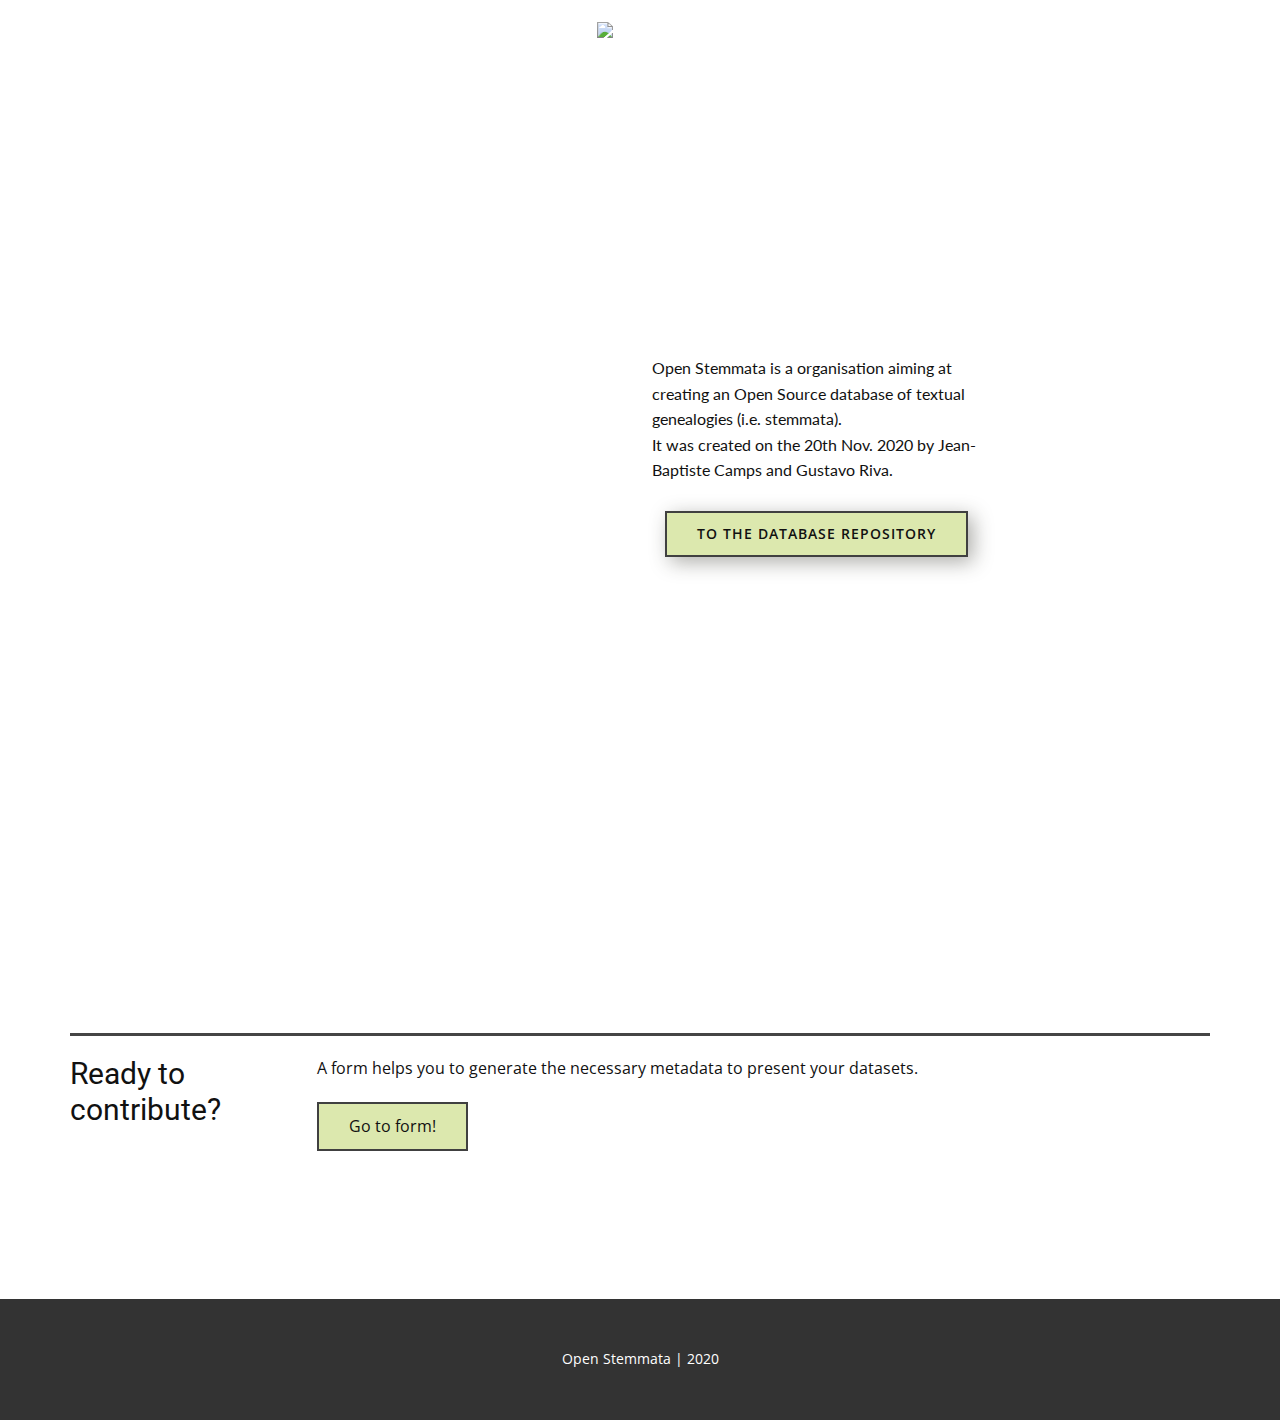
==== index.html @ c28201a1 "initial commit" ====
<!DOCTYPE html>
<html style="font-size: 16px;">
  <head>
    <meta name="viewport" content="width=device-width, initial-scale=1.0">
    <meta charset="utf-8">
    <meta name="keywords" content="">
    <meta name="description" content="">
    <meta name="page_type" content="np-template-header-footer-from-plugin">
    <title>HTR-United</title>
    <link rel="stylesheet" href="static/css/style.css" media="screen">
    <!--<link rel="stylesheet" href="Page-1.css" media="screen">-->
    <script class="u-script" type="text/javascript" src="static/js/jquery.js" defer=""></script>
    <script class="u-script" type="text/javascript" src="static/js/nicepage.js" defer=""></script>
    <meta name="generator" content="Nicepage 2.29.0, nicepage.com">
    <link id="u-theme-google-font" rel="stylesheet" href="https://fonts.googleapis.com/css?family=Roboto:100,100i,300,300i,400,400i,500,500i,700,700i,900,900i|Open+Sans:300,300i,400,400i,600,600i,700,700i,800,800i">
    <link id="u-page-google-font" rel="stylesheet" href="https://fonts.googleapis.com/css?family=Lato:100,100i,300,300i,400,400i,700,700i,900,900i">
    <link rel="icon" href="static/images/favicon.ico" />
    <script type="application/ld+json">{
		"@context": "http://schema.org",
		"@type": "Organization",
		"name": "",
		"url": "index.html",
		"logo": "static/images/logo_partial.png"
}</script>
    <meta property="og:title" content="Welcome to Open Stemmata!">
    <meta property="og:type" content="website">
    <meta name="theme-color" content="#478ac9">
    <link rel="canonical" href="index.html">
    <meta property="og:url" content="index.html">
  </head>
  <body class="u-body"><header class="u-clearfix u-header u-header" id="sec-ffda"><div class="u-clearfix u-sheet u-sheet-1">
        <a href="#" class="u-align-center u-image u-logo u-image-1" data-image-width="827" data-image-height="827">
          <img src="static/images/logo_htr_united.png" class="u-logo-image u-logo-image-1" data-image-width="86">
        </a>
      </div></header>
    <section class="u-clearfix u-section-1" id="sec-80e4">
      <div class="u-clearfix u-sheet u-valign-middle u-sheet-1">
        <div class="u-clearfix u-expanded-width-sm u-expanded-width-xs u-gutter-14 u-layout-wrap u-layout-wrap-1">
          <div class="u-layout">
            <div class="u-layout-col">
              <div class="u-size-30">
                <div class="u-layout-row">
                  <div class="u-container-style u-image u-layout-cell u-left-cell u-size-30 u-image-1" src="" data-image-width="300" data-image-height="300">
                    <div class="u-container-layout u-valign-middle u-container-layout-1"></div>
                  </div>
                  <div class="u-align-center-sm u-align-center-xs u-align-left-lg u-align-left-md u-align-left-xl u-container-style u-layout-cell u-right-cell u-size-30 u-layout-cell-2">
                    <div class="u-container-layout u-valign-top u-container-layout-2">
                      <p class="u-custom-font u-font-lato u-text u-text-1">Open Stemmata is a organisation aiming at creating an Open Source database of textual genealogies (i.e. stemmata). 
                      <br>
                      It was created on the 20th Nov. 2020 by Jean-Baptiste Camps and Gustavo Riva.
                      </p>
                      <a href="https://github.com/OpenStemmata/database" class="u-border-2 u-border-grey-75 u-border-hover-palette-4-dark-1 u-btn u-button-style u-palette-4-light-1 u-btn-1" target="_blank">To the database repository</a>
                    </div>
                  </div>
                </div>
              </div>
              </div>
            </div>
          </div>
        </div>
    </section>
    <section class="u-clearfix" id="sec-d027" style="margin-bottom: 10%; margin-top: 10%">
      <div class="u-clearfix u-sheet u-valign-middle-md u-sheet-1">
        <div class="u-border-3 u-border-grey-dark-1 u-expanded-width-md u-expanded-width-sm u-expanded-width-xs u-line u-line-horizontal u-line-1"></div>
        <div class="u-clearfix u-expanded-width u-layout-wrap u-layout-wrap-2">
          <div class="u-gutter-0 u-layout">
            <div class="u-layout-row">
              <div class="u-align-left-lg u-align-left-md u-align-left-xl u-align-right-sm u-align-right-xs u-container-style u-layout-cell u-left-cell u-size-13-lg u-size-13-xl u-size-22-md u-size-22-sm u-size-22-xs u-layout-cell-3">
                <div class="u-container-layout u-container-layout-3">
                  <h3 class="u-text u-text-3">Ready to contribute?</h3>
                </div>
              </div>
              <div class="u-align-left-lg u-align-left-md u-align-left-xl u-align-right-sm u-align-right-xs u-container-style u-layout-cell u-right-cell u-size-38-md u-size-38-sm u-size-38-xs u-size-47-lg u-size-47-xl u-layout-cell-4">
                <div class="u-container-layout u-valign-bottom-sm u-container-layout-4">
                  <p class="u-text u-text-4">A form helps you to generate the necessary metadata to present your datasets.</p>
                  <a href="document-your-stemma.html" class="u-border-2 u-border-grey-75 u-btn u-button-style u-palette-4-light-1 u-btn-2" data-animation-name="" data-animation-duration="0" data-animation-delay="0" data-animation-direction="">Go to form!</a>
                </div>
              </div>
            </div>
          </div>
        </div>
      </div>
    </section>
    
    
    <footer class="u-align-center u-clearfix u-footer u-grey-80 u-footer" id="sec-7a6d"><!--<div class="u-clearfix u-sheet u-sheet-1">-->
        <p class="u-small-text u-text u-text-variant u-text-1">
          <a href="https://github.com/HTR-United" class="u-active-none u-border-none u-btn u-button-link u-button-style u-hover-none u-none u-text-body-alt-color u-btn-1">Open Stemmata</a> | 2020
        </p>
      <!--</div>--></footer>
  </body>
</html>
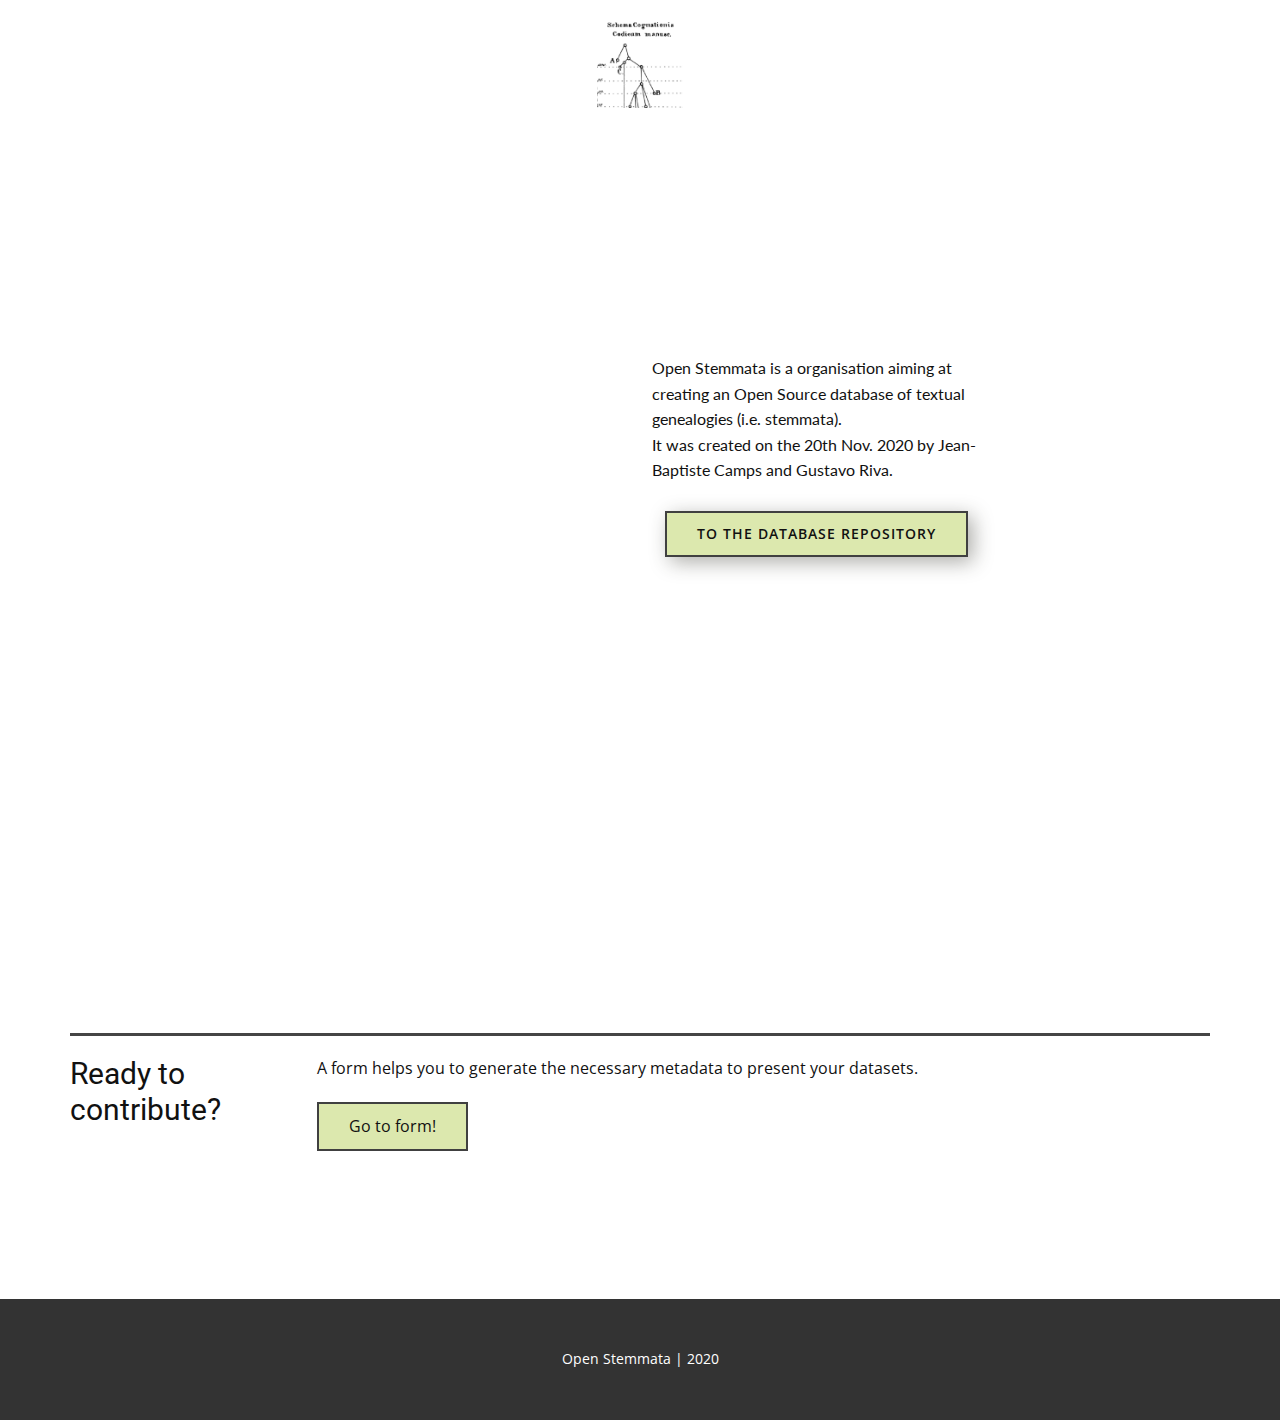
==== commit 8d33e080: "modified org" ====
--- a/index.html
+++ b/index.html
@@ -6,7 +6,7 @@
     <meta name="keywords" content="">
     <meta name="description" content="">
     <meta name="page_type" content="np-template-header-footer-from-plugin">
-    <title>HTR-United</title>
+    <title>Open Stemmata</title>
     <link rel="stylesheet" href="static/css/style.css" media="screen">
     <!--<link rel="stylesheet" href="Page-1.css" media="screen">-->
     <script class="u-script" type="text/javascript" src="static/js/jquery.js" defer=""></script>
@@ -30,7 +30,7 @@
   </head>
   <body class="u-body"><header class="u-clearfix u-header u-header" id="sec-ffda"><div class="u-clearfix u-sheet u-sheet-1">
         <a href="#" class="u-align-center u-image u-logo u-image-1" data-image-width="827" data-image-height="827">
-          <img src="static/images/logo_htr_united.png" class="u-logo-image u-logo-image-1" data-image-width="86">
+          <img src="static/images/logo_partial.png" class="u-logo-image u-logo-image-1" data-image-width="86">
         </a>
       </div></header>
     <section class="u-clearfix u-section-1" id="sec-80e4">
@@ -82,10 +82,9 @@
       </div>
     </section>
     
-    
     <footer class="u-align-center u-clearfix u-footer u-grey-80 u-footer" id="sec-7a6d"><!--<div class="u-clearfix u-sheet u-sheet-1">-->
         <p class="u-small-text u-text u-text-variant u-text-1">
-          <a href="https://github.com/HTR-United" class="u-active-none u-border-none u-btn u-button-link u-button-style u-hover-none u-none u-text-body-alt-color u-btn-1">Open Stemmata</a> | 2020
+          <a href="https://github.com/OpenStemmata" class="u-active-none u-border-none u-btn u-button-link u-button-style u-hover-none u-none u-text-body-alt-color u-btn-1">Open Stemmata</a> | 2020
         </p>
       <!--</div>--></footer>
   </body>
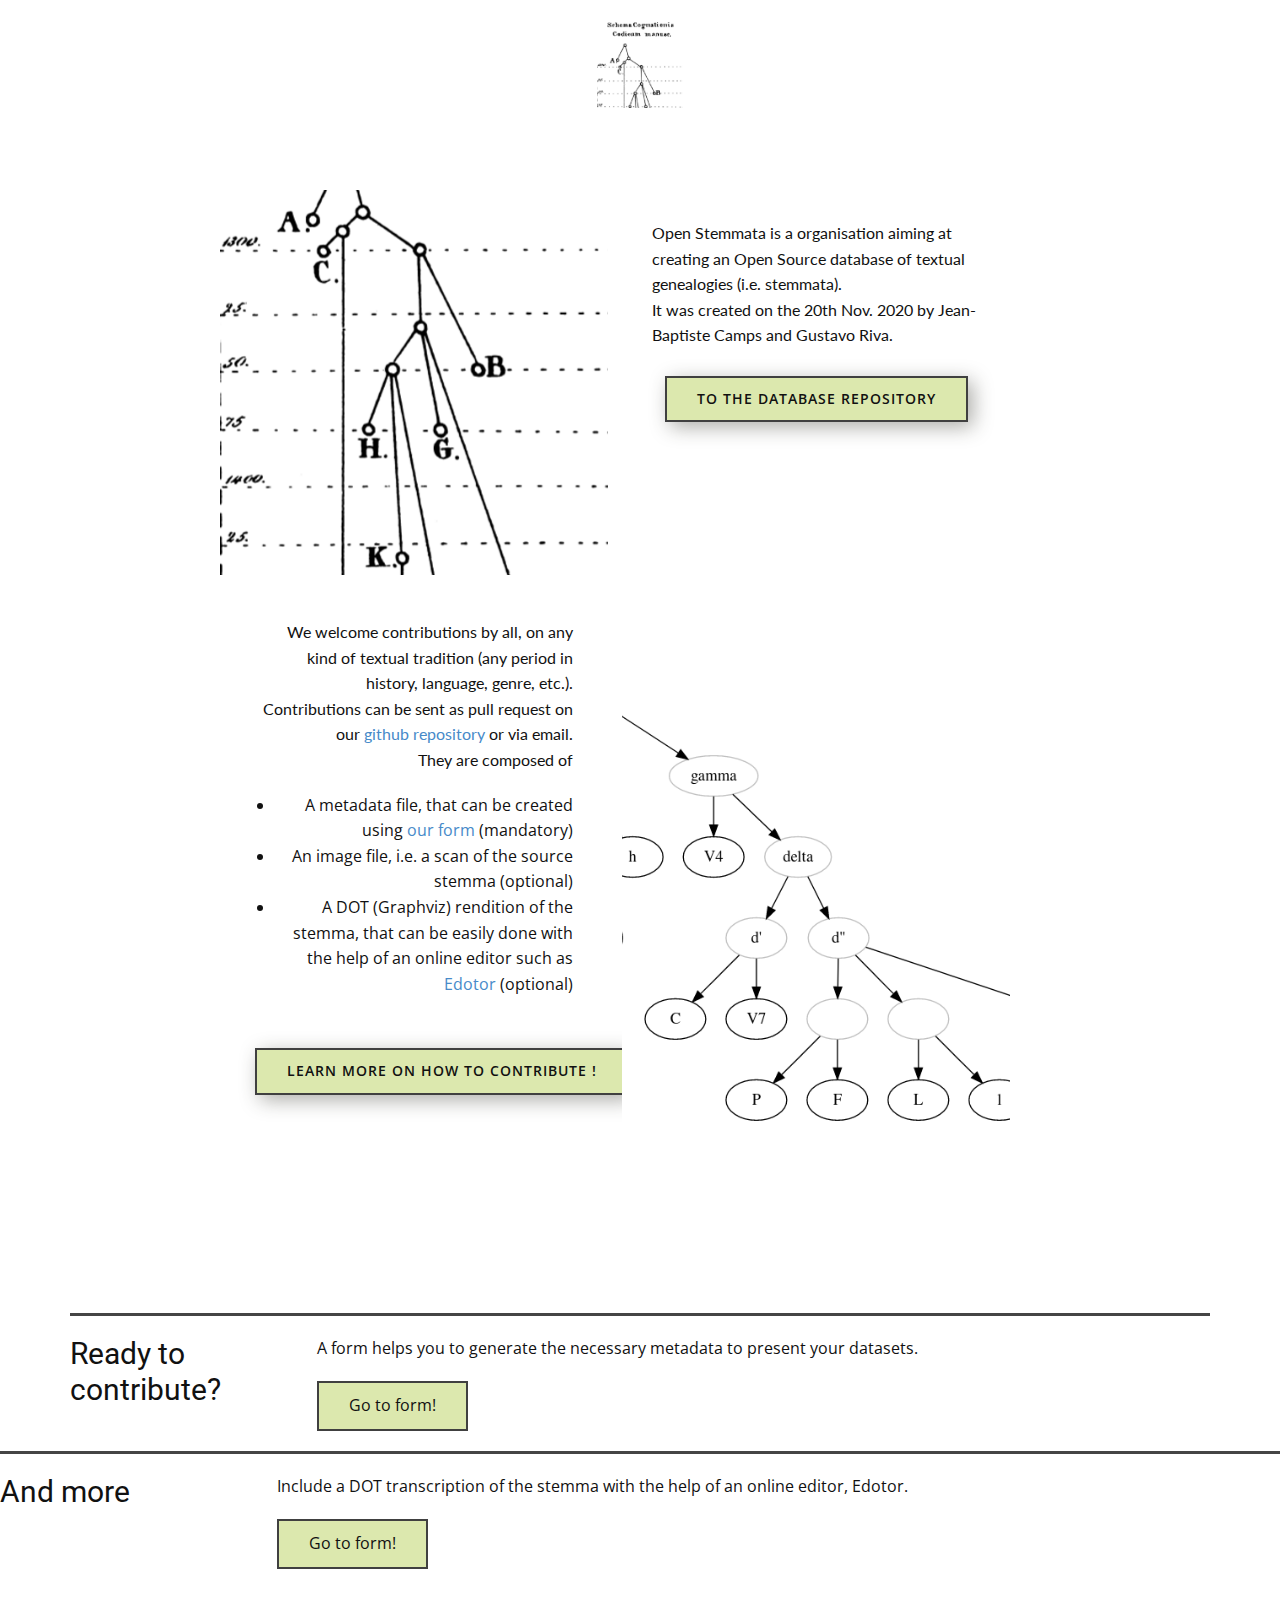
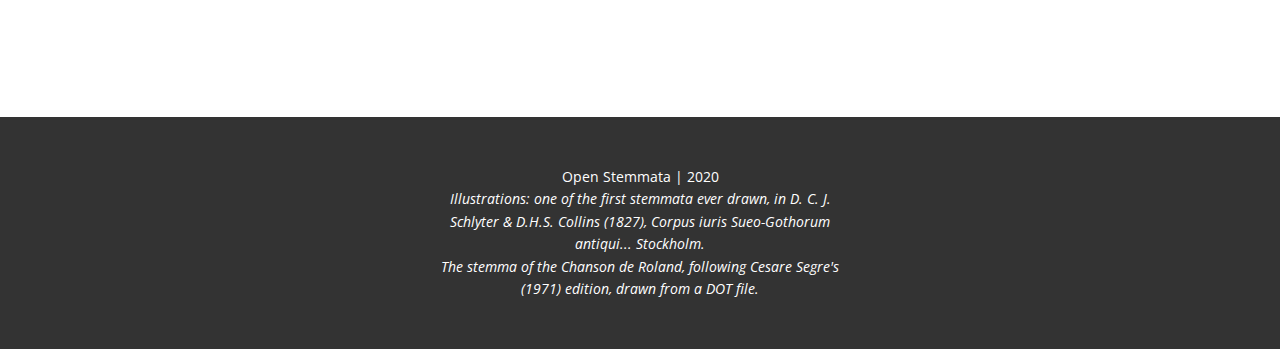
==== commit 22f5f22a: "Merge branch 'master' into witList" ====
--- a/index.html
+++ b/index.html
@@ -40,12 +40,13 @@
             <div class="u-layout-col">
               <div class="u-size-30">
                 <div class="u-layout-row">
-                  <div class="u-container-style u-image u-layout-cell u-left-cell u-size-30 u-image-1" src="" data-image-width="300" data-image-height="300">
+                  <div class="u-container-style u-image u-layout-cell u-left-cell u-size-30 u-image-1" data-image-width="300" data-image-height="300">
                     <div class="u-container-layout u-valign-middle u-container-layout-1"></div>
                   </div>
                   <div class="u-align-center-sm u-align-center-xs u-align-left-lg u-align-left-md u-align-left-xl u-container-style u-layout-cell u-right-cell u-size-30 u-layout-cell-2">
                     <div class="u-container-layout u-valign-top u-container-layout-2">
-                      <p class="u-custom-font u-font-lato u-text u-text-1">Open Stemmata is a organisation aiming at creating an Open Source database of textual genealogies (i.e. stemmata). 
+                      <p class="u-custom-font u-font-lato u-text u-text-1">Open Stemmata is a organisation aiming 
+                        at creating an Open Source database of textual genealogies (i.e. stemmata). 
                       <br>
                       It was created on the 20th Nov. 2020 by Jean-Baptiste Camps and Gustavo Riva.
                       </p>
@@ -54,10 +55,34 @@
                   </div>
                 </div>
               </div>
+              <div class="u-size-30">
+                <div class="u-layout-row">
+                  <div class="u-align-center-sm u-align-center-xs u-align-right-lg u-align-right-md u-align-right-xl u-container-style u-layout-cell u-left-cell u-size-30 u-layout-cell-3">
+                    <div class="u-container-layout u-container-layout-3">
+                      <p class="u-custom-font u-font-lato u-text u-text-2" data-animation-name="" data-animation-duration="0" data-animation-delay="0" data-animation-direction="">
+                        We welcome contributions by all, on any kind of textual tradition (any period in history, language, genre, etc.).
+                        <br/>
+                        Contributions can be sent as pull request on our <a href="https://github.com/OpenStemmata/database">github repository</a> or via email.<!-- TODO -->
+                        <br/>
+                        They are composed of 
+                      </p>
+                      <ul>
+                        <li>A metadata file, that can be created using <a href="document-your-stemma.html">our form</a> (mandatory)</li>
+                        <li>An image file, i.e. a scan of the source stemma (optional)</li>
+                        <li>A DOT (Graphviz) rendition of the stemma, that can be easily done with the help of an online editor such as <a href="https://edotor.net/?engine=dot?engine=dot#%23%20Place%20the%20cursor%20inside%20%22graph%22%20to%20get%20some%20refactoring%20options%0A%0Adigraph%20%7B%0A%0A%20%20%20%20%23%20To%20refactor%20nodes%2C%20place%20the%20cursor%20left%20to%20a%20node%20name%0A%20%20%20%20omega%20-%3E%20b%3B%0A%20%20%20%20omega%20-%3E%20c%3B%0A%20%20%20%20c%20-%3E%20d%3B%0A%20%20%20%20c%20-%3E%20e%3B%0A%20%20%20%20omega%20-%3E%201%3B%20%0A%20%20%20%201%20-%3E%20a%20%23%20use%20numbers%20for%20unlabelled%20nodes%20in%20the%20source%20stemma%0A%20%20%20%201%20-%3E%20aprime%0A%0A%20%20%20%20%23%20Hover%20over%20color%20names%20to%20get%20a%20color%20picker%0A%20%20%20%20b%20-%3E%20e%20%5Bstyle%3D%22dashed%22%5D%0A%20%20%20%20b%20-%3E%20c%20%5Bdir%3Dnone%2C%20style%3D%22dashed%22%5D%3B%20%23%20for%20the%20exception%20where%20an%20undirected%20link%20is%20existant.%0A%0A%20%20%20%20%23%20Grey%20color%20is%20used%20for%20hypothetical%20nodes%3B%20labels%20can%20be%20redefined%20if%20needed%0A%20%20%20%20omega%20%5Bcolor%3D%22grey%22%5D%3B%0A%20%20%20%201%20%5Bcolor%3D%22grey%22%2C%20label%3D%22%22%5D%3B%20%0A%20%20%20%20aprime%5Blabel%3D%22a'%22%5D%0A%0A%7D%0A">Edotor</a> (optional)</li>
+                      </ul>
+                      <a href="https://github.com/OpenStemmata/database/blob/main/README.md" class="u-align-center-lg u-align-center-md u-align-center-sm u-align-center-xs u-border-2 u-border-grey-75 u-border-hover-palette-4-dark-1 u-btn u-button-style u-palette-4-light-1 u-btn-2" target="_blank">Learn more on how to contribute !</a>
+                    </div>
+                  </div>
+                  <div class="u-container-style u-image u-layout-cell u-right-cell u-size-30 u-image-2" data-image-width="550" data-image-height="550">
+                    <div class="u-container-layout u-valign-middle u-container-layout-4"></div>
+                  </div>
+                </div>
+              </div>
+            </div>
               </div>
             </div>
           </div>
-        </div>
     </section>
     <section class="u-clearfix" id="sec-d027" style="margin-bottom: 10%; margin-top: 10%">
       <div class="u-clearfix u-sheet u-valign-middle-md u-sheet-1">
@@ -80,11 +105,31 @@
           </div>
         </div>
       </div>
+      <div class="u-border-3 u-border-grey-dark-1 u-expanded-width-md u-expanded-width-sm u-expanded-width-xs u-line u-line-horizontal u-line-1"></div>
+      <div class="u-clearfix u-expanded-width u-layout-wrap u-layout-wrap-2">
+        <div class="u-gutter-0 u-layout">
+          <div class="u-layout-row">
+            <div class="u-align-left-lg u-align-left-md u-align-left-xl u-align-right-sm u-align-right-xs u-container-style u-layout-cell u-left-cell u-size-13-lg u-size-13-xl u-size-22-md u-size-22-sm u-size-22-xs u-layout-cell-3">
+              <div class="u-container-layout u-container-layout-3">
+                <h3 class="u-text u-text-3">And more</h3>
+              </div>
+            </div>
+            <div class="u-align-left-lg u-align-left-md u-align-left-xl u-align-right-sm u-align-right-xs u-container-style u-layout-cell u-right-cell u-size-38-md u-size-38-sm u-size-38-xs u-size-47-lg u-size-47-xl u-layout-cell-4">
+              <div class="u-container-layout u-valign-bottom-sm u-container-layout-4">
+                <p class="u-text u-text-4">Include a DOT transcription of the stemma with the help of an online editor, Edotor.</p>
+                <a href="https://edotor.net/?engine=dot?engine=dot#%23%20Place%20the%20cursor%20inside%20%22graph%22%20to%20get%20some%20refactoring%20options%0A%0Adigraph%20%7B%0A%0A%20%20%20%20%23%20To%20refactor%20nodes%2C%20place%20the%20cursor%20left%20to%20a%20node%20name%0A%20%20%20%20omega%20-%3E%20b%3B%0A%20%20%20%20omega%20-%3E%20c%3B%0A%20%20%20%20c%20-%3E%20d%3B%0A%20%20%20%20c%20-%3E%20e%3B%0A%20%20%20%20omega%20-%3E%201%3B%20%0A%20%20%20%201%20-%3E%20a%20%23%20use%20numbers%20for%20unlabelled%20nodes%20in%20the%20source%20stemma%0A%20%20%20%201%20-%3E%20aprime%0A%0A%20%20%20%20%23%20Hover%20over%20color%20names%20to%20get%20a%20color%20picker%0A%20%20%20%20b%20-%3E%20e%20%5Bstyle%3D%22dashed%22%5D%0A%20%20%20%20b%20-%3E%20c%20%5Bdir%3Dnone%2C%20style%3D%22dashed%22%5D%3B%20%23%20for%20the%20exception%20where%20an%20undirected%20link%20is%20existant.%0A%0A%20%20%20%20%23%20Grey%20color%20is%20used%20for%20hypothetical%20nodes%3B%20labels%20can%20be%20redefined%20if%20needed%0A%20%20%20%20omega%20%5Bcolor%3D%22grey%22%5D%3B%0A%20%20%20%201%20%5Bcolor%3D%22grey%22%2C%20label%3D%22%22%5D%3B%20%0A%20%20%20%20aprime%5Blabel%3D%22a'%22%5D%0A%0A%7D%0A" class="u-border-2 u-border-grey-75 u-btn u-button-style u-palette-4-light-1 u-btn-2" data-animation-name="" data-animation-duration="0" data-animation-delay="0" data-animation-direction="">Go to form!</a>
+              </div>
+            </div>
+          </div>
+        </div>
+      </div>
     </section>
     
     <footer class="u-align-center u-clearfix u-footer u-grey-80 u-footer" id="sec-7a6d"><!--<div class="u-clearfix u-sheet u-sheet-1">-->
         <p class="u-small-text u-text u-text-variant u-text-1">
-          <a href="https://github.com/OpenStemmata" class="u-active-none u-border-none u-btn u-button-link u-button-style u-hover-none u-none u-text-body-alt-color u-btn-1">Open Stemmata</a> | 2020
+          <a href="https://github.com/OpenStemmata" class="u-active-none u-border-none u-btn u-button-link u-button-style u-hover-none u-none u-text-body-alt-color u-btn-1">Open Stemmata</a> | 2020<br/>
+          <i>Illustrations: one of the first stemmata ever drawn, in D. C. J. Schlyter & D.H.S. Collins (1827), Corpus iuris Sueo-Gothorum antiqui... Stockholm.
+          <br/> The stemma of the Chanson de Roland, following Cesare Segre's (1971) edition, drawn from a DOT file.</i>
         </p>
       <!--</div>--></footer>
   </body>
--- a/static/css/style.css
+++ b/static/css/style.css
@@ -30807,7 +30807,7 @@
 
 .u-section-1 .u-image-1 {
   min-height: 399px;
-  background-image: url("../images/image_seg.png");
+  background-image: url("../images/schlyter2.png");
   background-position: 50% 50%;
 }
 
@@ -30865,7 +30865,7 @@
 
 .u-section-1 .u-image-2 {
   min-height: 404px;
-  background-image: url("../images/image_alto.png");
+  background-image: url("../images/segre_roland_dot.png");
   background-position: 50% 50%;
 }
 
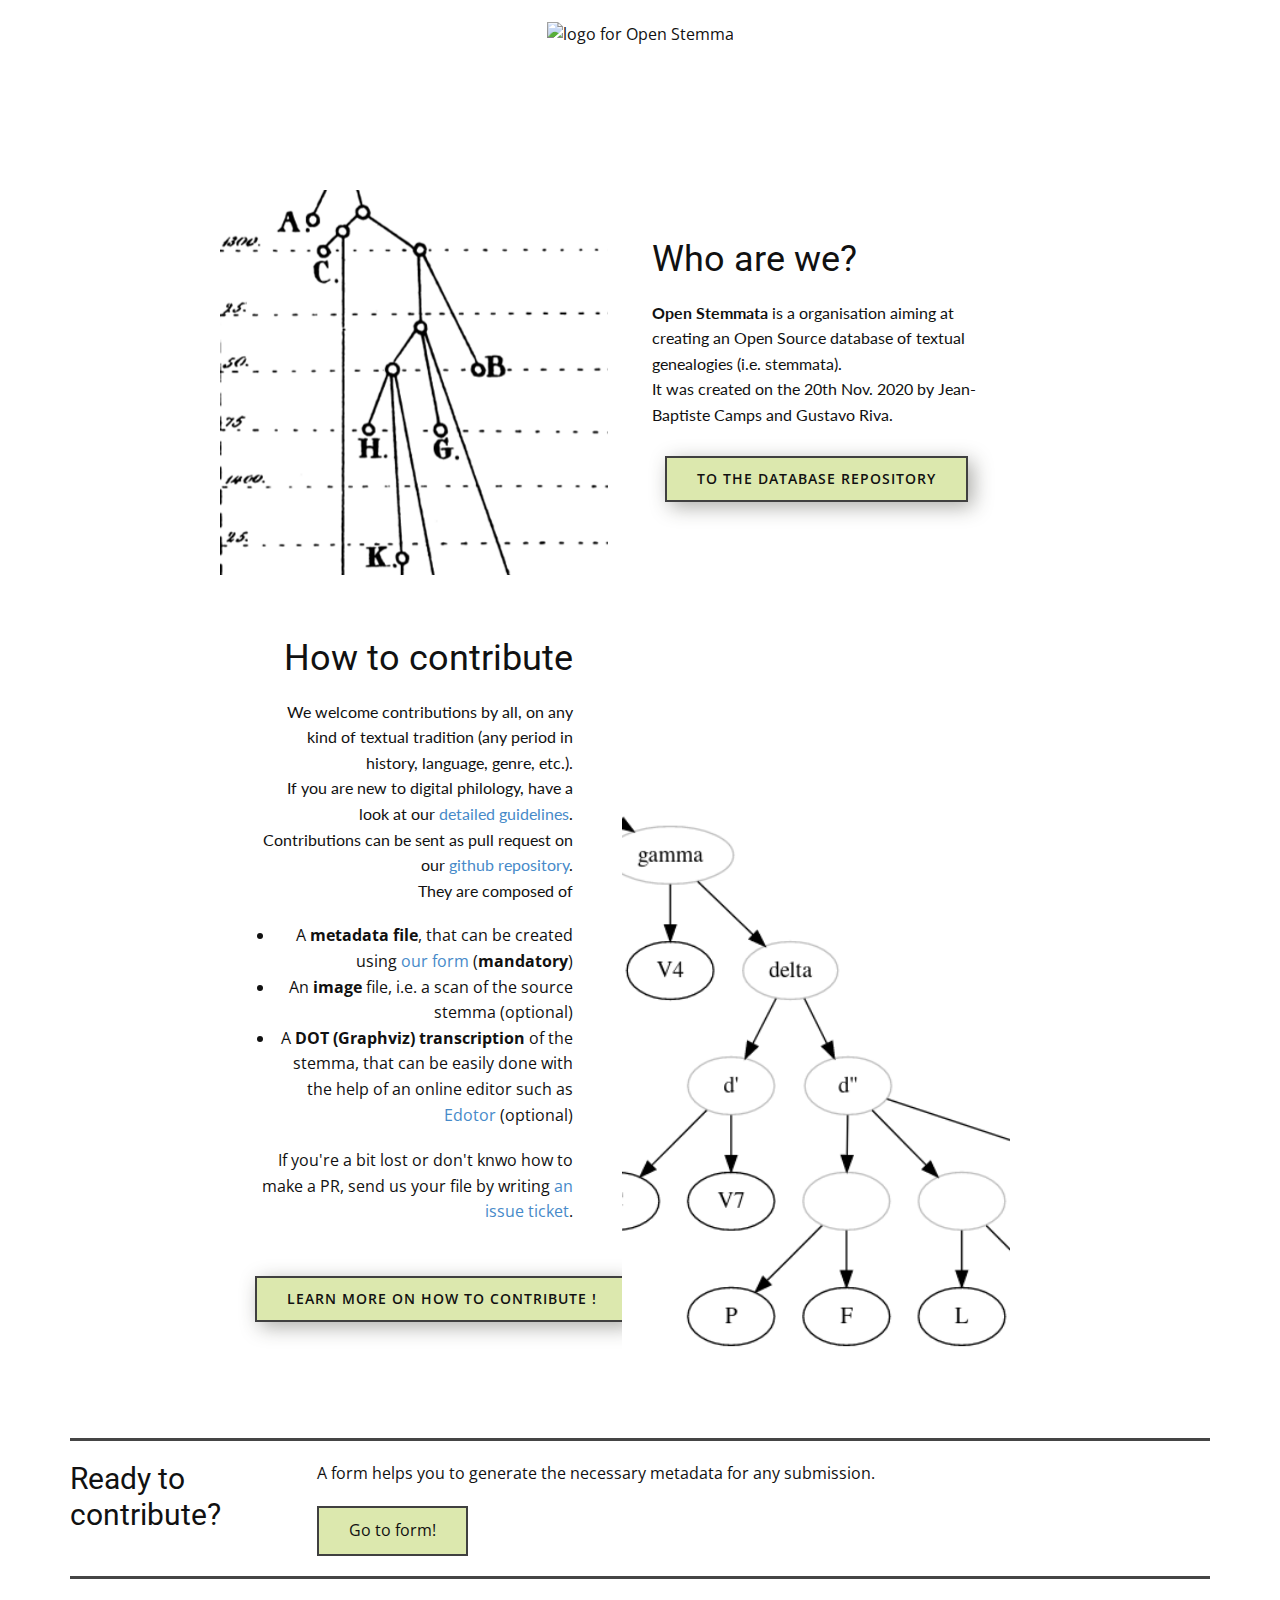
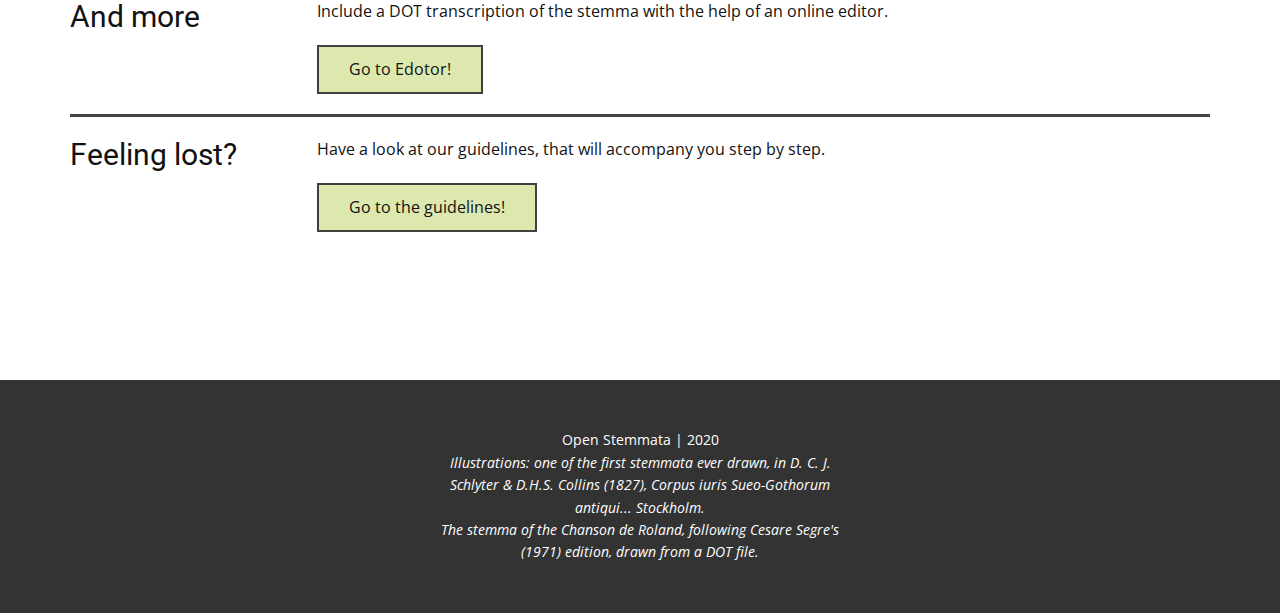
==== commit 5a507866: "Merge pull request #2 from gabays/documentation" ====
--- a/index.html
+++ b/index.html
@@ -28,13 +28,16 @@
     <link rel="canonical" href="index.html">
     <meta property="og:url" content="index.html">
   </head>
-  <body class="u-body"><header class="u-clearfix u-header u-header" id="sec-ffda"><div class="u-clearfix u-sheet u-sheet-1">
+  <body class="u-body"><header class="u-clearfix u-header u-header" id="sec-ffda">
+    <div class="u-clearfix u-sheet u-sheet-1">
         <a href="#" class="u-align-center u-image u-logo u-image-1" data-image-width="827" data-image-height="827">
-          <img src="static/images/logo_partial.png" class="u-logo-image u-logo-image-1" data-image-width="86">
+          <img src="static/images/logo_header.png" class="u-logo-image u-logo-image-1" data-image-width="86" alt="logo for Open Stemmata">
         </a>
-      </div></header>
+      </div>
+  </header>
     <section class="u-clearfix u-section-1" id="sec-80e4">
       <div class="u-clearfix u-sheet u-valign-middle u-sheet-1">
+
         <div class="u-clearfix u-expanded-width-sm u-expanded-width-xs u-gutter-14 u-layout-wrap u-layout-wrap-1">
           <div class="u-layout">
             <div class="u-layout-col">
@@ -45,8 +48,9 @@
                   </div>
                   <div class="u-align-center-sm u-align-center-xs u-align-left-lg u-align-left-md u-align-left-xl u-container-style u-layout-cell u-right-cell u-size-30 u-layout-cell-2">
                     <div class="u-container-layout u-valign-top u-container-layout-2">
-                      <p class="u-custom-font u-font-lato u-text u-text-1">Open Stemmata is a organisation aiming 
-                        at creating an Open Source database of textual genealogies (i.e. stemmata). 
+                      <h2>Who are we?</h2>
+                      <p class="u-custom-font u-font-lato u-text u-text-1"><strong>Open Stemmata</strong> is a organisation aiming
+                        at creating an Open Source database of textual genealogies (i.e. stemmata).
                       <br>
                       It was created on the 20th Nov. 2020 by Jean-Baptiste Camps and Gustavo Riva.
                       </p>
@@ -59,19 +63,23 @@
                 <div class="u-layout-row">
                   <div class="u-align-center-sm u-align-center-xs u-align-right-lg u-align-right-md u-align-right-xl u-container-style u-layout-cell u-left-cell u-size-30 u-layout-cell-3">
                     <div class="u-container-layout u-container-layout-3">
+                      <h2>How to contribute</h2>
                       <p class="u-custom-font u-font-lato u-text u-text-2" data-animation-name="" data-animation-duration="0" data-animation-delay="0" data-animation-direction="">
                         We welcome contributions by all, on any kind of textual tradition (any period in history, language, genre, etc.).
                         <br/>
-                        Contributions can be sent as pull request on our <a href="https://github.com/OpenStemmata/database">github repository</a> or via email.<!-- TODO -->
+                        If you are new to digital philology, have a look at our <a href="guidelines.html">detailed guidelines</a>.
                         <br/>
-                        They are composed of 
+                        Contributions can be sent as pull request on our <a href="https://github.com/OpenStemmata/database">github repository</a>.
+                        <br/>
+                        They are composed of
                       </p>
                       <ul>
-                        <li>A metadata file, that can be created using <a href="document-your-stemma.html">our form</a> (mandatory)</li>
-                        <li>An image file, i.e. a scan of the source stemma (optional)</li>
-                        <li>A DOT (Graphviz) rendition of the stemma, that can be easily done with the help of an online editor such as <a href="https://edotor.net/?engine=dot?engine=dot#%23%20Place%20the%20cursor%20inside%20%22graph%22%20to%20get%20some%20refactoring%20options%0A%0Adigraph%20%7B%0A%0A%20%20%20%20%23%20To%20refactor%20nodes%2C%20place%20the%20cursor%20left%20to%20a%20node%20name%0A%20%20%20%20omega%20-%3E%20b%3B%0A%20%20%20%20omega%20-%3E%20c%3B%0A%20%20%20%20c%20-%3E%20d%3B%0A%20%20%20%20c%20-%3E%20e%3B%0A%20%20%20%20omega%20-%3E%201%3B%20%0A%20%20%20%201%20-%3E%20a%20%23%20use%20numbers%20for%20unlabelled%20nodes%20in%20the%20source%20stemma%0A%20%20%20%201%20-%3E%20aprime%0A%0A%20%20%20%20%23%20Hover%20over%20color%20names%20to%20get%20a%20color%20picker%0A%20%20%20%20b%20-%3E%20e%20%5Bstyle%3D%22dashed%22%5D%0A%20%20%20%20b%20-%3E%20c%20%5Bdir%3Dnone%2C%20style%3D%22dashed%22%5D%3B%20%23%20for%20the%20exception%20where%20an%20undirected%20link%20is%20existant.%0A%0A%20%20%20%20%23%20Grey%20color%20is%20used%20for%20hypothetical%20nodes%3B%20labels%20can%20be%20redefined%20if%20needed%0A%20%20%20%20omega%20%5Bcolor%3D%22grey%22%5D%3B%0A%20%20%20%201%20%5Bcolor%3D%22grey%22%2C%20label%3D%22%22%5D%3B%20%0A%20%20%20%20aprime%5Blabel%3D%22a'%22%5D%0A%0A%7D%0A">Edotor</a> (optional)</li>
+                        <li>A <strong>metadata file</strong>, that can be created using <a href="document-your-stemma.html">our form</a> (<strong>mandatory</strong>)</li>
+                        <li>An <strong>image</strong> file, i.e. a scan of the source stemma (optional)</li>
+                        <li>A <strong>DOT (Graphviz) transcription</strong> of the stemma, that can be easily done with the help of an online editor such as <a href="https://edotor.net/?engine=dot?engine=dot#%23%20Place%20the%20cursor%20inside%20%22graph%22%20to%20get%20some%20refactoring%20options%0A%0Adigraph%20%7B%0A%0A%20%20%20%20%23%20To%20refactor%20nodes%2C%20place%20the%20cursor%20left%20to%20a%20node%20name%0A%20%20%20%20omega%20-%3E%20b%3B%0A%20%20%20%20omega%20-%3E%20c%3B%0A%20%20%20%20c%20-%3E%20d%3B%0A%20%20%20%20c%20-%3E%20e%3B%0A%20%20%20%20omega%20-%3E%201%3B%20%0A%20%20%20%201%20-%3E%20a%20%23%20use%20numbers%20for%20unlabelled%20nodes%20in%20the%20source%20stemma%0A%20%20%20%201%20-%3E%20aprime%0A%0A%20%20%20%20%23%20Hover%20over%20color%20names%20to%20get%20a%20color%20picker%0A%20%20%20%20b%20-%3E%20e%20%5Bstyle%3D%22dashed%22%5D%0A%20%20%20%20b%20-%3E%20c%20%5Bdir%3Dnone%2C%20style%3D%22dashed%22%5D%3B%20%23%20for%20the%20exception%20where%20an%20undirected%20link%20is%20existant.%0A%0A%20%20%20%20%23%20Grey%20color%20is%20used%20for%20hypothetical%20nodes%3B%20labels%20can%20be%20redefined%20if%20needed%0A%20%20%20%20omega%20%5Bcolor%3D%22grey%22%5D%3B%0A%20%20%20%201%20%5Bcolor%3D%22grey%22%2C%20label%3D%22%22%5D%3B%20%0A%20%20%20%20aprime%5Blabel%3D%22a'%22%5D%0A%0A%7D%0A">Edotor</a> (optional)</li>
                       </ul>
-                      <a href="https://github.com/OpenStemmata/database/blob/main/README.md" class="u-align-center-lg u-align-center-md u-align-center-sm u-align-center-xs u-border-2 u-border-grey-75 u-border-hover-palette-4-dark-1 u-btn u-button-style u-palette-4-light-1 u-btn-2" target="_blank">Learn more on how to contribute !</a>
+                      <p>If you're a bit lost or don't knwo how to make a PR, send us your file by writing <a href="https://github.com/OpenStemmata/database/issues/new">an issue ticket</a>.</p>
+                      <a href="guidelines.html" class="u-align-center-lg u-align-center-md u-align-center-sm u-align-center-xs u-border-2 u-border-grey-75 u-border-hover-palette-4-dark-1 u-btn u-button-style u-palette-4-light-1 u-btn-2" target="_blank">Learn more on how to contribute !</a>
                     </div>
                   </div>
                   <div class="u-container-style u-image u-layout-cell u-right-cell u-size-30 u-image-2" data-image-width="550" data-image-height="550">
@@ -84,7 +92,7 @@
             </div>
           </div>
     </section>
-    <section class="u-clearfix" id="sec-d027" style="margin-bottom: 10%; margin-top: 10%">
+    <section class="u-clearfix" id="sec-d027" style="margin-bottom: 10%; margin-top: 2%">
       <div class="u-clearfix u-sheet u-valign-middle-md u-sheet-1">
         <div class="u-border-3 u-border-grey-dark-1 u-expanded-width-md u-expanded-width-sm u-expanded-width-xs u-line u-line-horizontal u-line-1"></div>
         <div class="u-clearfix u-expanded-width u-layout-wrap u-layout-wrap-2">
@@ -97,7 +105,7 @@
               </div>
               <div class="u-align-left-lg u-align-left-md u-align-left-xl u-align-right-sm u-align-right-xs u-container-style u-layout-cell u-right-cell u-size-38-md u-size-38-sm u-size-38-xs u-size-47-lg u-size-47-xl u-layout-cell-4">
                 <div class="u-container-layout u-valign-bottom-sm u-container-layout-4">
-                  <p class="u-text u-text-4">A form helps you to generate the necessary metadata to present your datasets.</p>
+                  <p class="u-text u-text-4">A form helps you to generate the necessary metadata for any submission.</p>
                   <a href="document-your-stemma.html" class="u-border-2 u-border-grey-75 u-btn u-button-style u-palette-4-light-1 u-btn-2" data-animation-name="" data-animation-duration="0" data-animation-delay="0" data-animation-direction="">Go to form!</a>
                 </div>
               </div>
@@ -105,6 +113,7 @@
           </div>
         </div>
       </div>
+      <div class="u-clearfix u-sheet u-valign-middle-md u-sheet-1">
       <div class="u-border-3 u-border-grey-dark-1 u-expanded-width-md u-expanded-width-sm u-expanded-width-xs u-line u-line-horizontal u-line-1"></div>
       <div class="u-clearfix u-expanded-width u-layout-wrap u-layout-wrap-2">
         <div class="u-gutter-0 u-layout">
@@ -116,15 +125,36 @@
             </div>
             <div class="u-align-left-lg u-align-left-md u-align-left-xl u-align-right-sm u-align-right-xs u-container-style u-layout-cell u-right-cell u-size-38-md u-size-38-sm u-size-38-xs u-size-47-lg u-size-47-xl u-layout-cell-4">
               <div class="u-container-layout u-valign-bottom-sm u-container-layout-4">
-                <p class="u-text u-text-4">Include a DOT transcription of the stemma with the help of an online editor, Edotor.</p>
-                <a href="https://edotor.net/?engine=dot?engine=dot#%23%20Place%20the%20cursor%20inside%20%22graph%22%20to%20get%20some%20refactoring%20options%0A%0Adigraph%20%7B%0A%0A%20%20%20%20%23%20To%20refactor%20nodes%2C%20place%20the%20cursor%20left%20to%20a%20node%20name%0A%20%20%20%20omega%20-%3E%20b%3B%0A%20%20%20%20omega%20-%3E%20c%3B%0A%20%20%20%20c%20-%3E%20d%3B%0A%20%20%20%20c%20-%3E%20e%3B%0A%20%20%20%20omega%20-%3E%201%3B%20%0A%20%20%20%201%20-%3E%20a%20%23%20use%20numbers%20for%20unlabelled%20nodes%20in%20the%20source%20stemma%0A%20%20%20%201%20-%3E%20aprime%0A%0A%20%20%20%20%23%20Hover%20over%20color%20names%20to%20get%20a%20color%20picker%0A%20%20%20%20b%20-%3E%20e%20%5Bstyle%3D%22dashed%22%5D%0A%20%20%20%20b%20-%3E%20c%20%5Bdir%3Dnone%2C%20style%3D%22dashed%22%5D%3B%20%23%20for%20the%20exception%20where%20an%20undirected%20link%20is%20existant.%0A%0A%20%20%20%20%23%20Grey%20color%20is%20used%20for%20hypothetical%20nodes%3B%20labels%20can%20be%20redefined%20if%20needed%0A%20%20%20%20omega%20%5Bcolor%3D%22grey%22%5D%3B%0A%20%20%20%201%20%5Bcolor%3D%22grey%22%2C%20label%3D%22%22%5D%3B%20%0A%20%20%20%20aprime%5Blabel%3D%22a'%22%5D%0A%0A%7D%0A" class="u-border-2 u-border-grey-75 u-btn u-button-style u-palette-4-light-1 u-btn-2" data-animation-name="" data-animation-duration="0" data-animation-delay="0" data-animation-direction="">Go to form!</a>
+                <p class="u-text u-text-4">Include a DOT transcription of the stemma with the help of an online editor.</p>
+                <a href="https://edotor.net/?engine=dot?engine=dot#%23%20Place%20the%20cursor%20inside%20%22graph%22%20to%20get%20some%20refactoring%20options%0A%0Adigraph%20%7B%0A%0A%20%20%20%20%23%20To%20refactor%20nodes%2C%20place%20the%20cursor%20left%20to%20a%20node%20name%0A%20%20%20%20omega%20-%3E%20b%3B%0A%20%20%20%20omega%20-%3E%20c%3B%0A%20%20%20%20c%20-%3E%20d%3B%0A%20%20%20%20c%20-%3E%20e%3B%0A%20%20%20%20omega%20-%3E%201%3B%20%0A%20%20%20%201%20-%3E%20a%20%23%20use%20numbers%20for%20unlabelled%20nodes%20in%20the%20source%20stemma%0A%20%20%20%201%20-%3E%20aprime%0A%0A%20%20%20%20%23%20Hover%20over%20color%20names%20to%20get%20a%20color%20picker%0A%20%20%20%20b%20-%3E%20e%20%5Bstyle%3D%22dashed%22%5D%0A%20%20%20%20b%20-%3E%20c%20%5Bdir%3Dnone%2C%20style%3D%22dashed%22%5D%3B%20%23%20for%20the%20exception%20where%20an%20undirected%20link%20is%20existant.%0A%0A%20%20%20%20%23%20Grey%20color%20is%20used%20for%20hypothetical%20nodes%3B%20labels%20can%20be%20redefined%20if%20needed%0A%20%20%20%20omega%20%5Bcolor%3D%22grey%22%5D%3B%0A%20%20%20%201%20%5Bcolor%3D%22grey%22%2C%20label%3D%22%22%5D%3B%20%0A%20%20%20%20aprime%5Blabel%3D%22a'%22%5D%0A%0A%7D%0A" class="u-border-2 u-border-grey-75 u-btn u-button-style u-palette-4-light-1 u-btn-2" data-animation-name="" data-animation-duration="0" data-animation-delay="0" data-animation-direction="">Go to Edotor!</a>
               </div>
             </div>
           </div>
         </div>
       </div>
+      <div class="u-clearfix u-sheet u-valign-middle-md u-sheet-1">
+        <div class="u-border-3 u-border-grey-dark-1 u-expanded-width-md u-expanded-width-sm u-expanded-width-xs u-line u-line-horizontal u-line-1"></div>
+        <div class="u-clearfix u-expanded-width u-layout-wrap u-layout-wrap-2">
+          <div class="u-gutter-0 u-layout">
+            <div class="u-layout-row">
+              <div class="u-align-left-lg u-align-left-md u-align-left-xl u-align-right-sm u-align-right-xs u-container-style u-layout-cell u-left-cell u-size-13-lg u-size-13-xl u-size-22-md u-size-22-sm u-size-22-xs u-layout-cell-3">
+                <div class="u-container-layout u-container-layout-3">
+                  <h3 class="u-text u-text-3">Feeling lost?</h3>
+                </div>
+              </div>
+              <div class="u-align-left-lg u-align-left-md u-align-left-xl u-align-right-sm u-align-right-xs u-container-style u-layout-cell u-right-cell u-size-38-md u-size-38-sm u-size-38-xs u-size-47-lg u-size-47-xl u-layout-cell-4">
+                <div class="u-container-layout u-valign-bottom-sm u-container-layout-4">
+                  <p class="u-text u-text-4">Have a look at our guidelines, that will accompany you step by step.</p>
+                  <a href="guidelines.html" class="u-border-2 u-border-grey-75 u-btn u-button-style u-palette-4-light-1 u-btn-2" data-animation-name="" data-animation-duration="0" data-animation-delay="0" data-animation-direction="">Go to the guidelines!</a>
+                </div>
+              </div>
+            </div>
+          </div>
+        </div>
+      </div>
+      </div>
     </section>
-    
+
     <footer class="u-align-center u-clearfix u-footer u-grey-80 u-footer" id="sec-7a6d"><!--<div class="u-clearfix u-sheet u-sheet-1">-->
         <p class="u-small-text u-text u-text-variant u-text-1">
           <a href="https://github.com/OpenStemmata" class="u-active-none u-border-none u-btn u-button-link u-button-style u-hover-none u-none u-text-body-alt-color u-btn-1">Open Stemmata</a> | 2020<br/>
--- a/static/css/style.css
+++ b/static/css/style.css
@@ -7,6 +7,37 @@
  *
  * Copyright (c) 2019 Daniel Eden
  */
+
+
+ /*
+ADDED BY SIMON
+ */
+
+#page-wrap {
+  margin-right:40px;
+  margin-left: 240px;
+  position: relative;
+}
+
+#sidebar {
+  width: 210px;
+  position: fixed;
+  margin-left: 10px;
+  background-color: #dce8ae;
+  border: solid;
+  padding-left: 10px;
+}
+
+a.sidebar{
+  color: black;
+  text-decoration: none;
+
+}
+
+ /*
+BOOTSTRAP ORGINAL FILE BEGINS
+ */
+
 
 @-webkit-keyframes bounce {
   from,
@@ -30439,7 +30470,7 @@
 
 
 
-        
+
 
         /** common-rules **/
         h1.u-title
@@ -30599,7 +30630,7 @@
         /*end-media rules*/
         /** publish-rules **/
 
-        
+
 
         /** cms-rules **/
         /*begin-responsive rules*/
@@ -30711,7 +30742,7 @@
         color: #ffffff;
         }
         /** alt-color-rules **/
-    
+
 
 
 /*end-variables sitestylecss*/
@@ -30729,7 +30760,7 @@
 }
 
 .u-header .u-logo-image-1 {
-  max-width: 86px;
+  max-width: 258px;
   max-height: 86px;
 }
 @media (max-width: 1199px) {
@@ -30790,7 +30821,7 @@
   }
 }
 
- /*begin-variables base-font-size*/ 
+ /*begin-variables base-font-size*/
  html { font-size: 16px; }
  /*end-variables base-font-size*/
 
@@ -31266,4 +31297,9 @@
     margin-right: 0;
     margin-left: auto;
   }
-}+}
+
+
+
+
+
